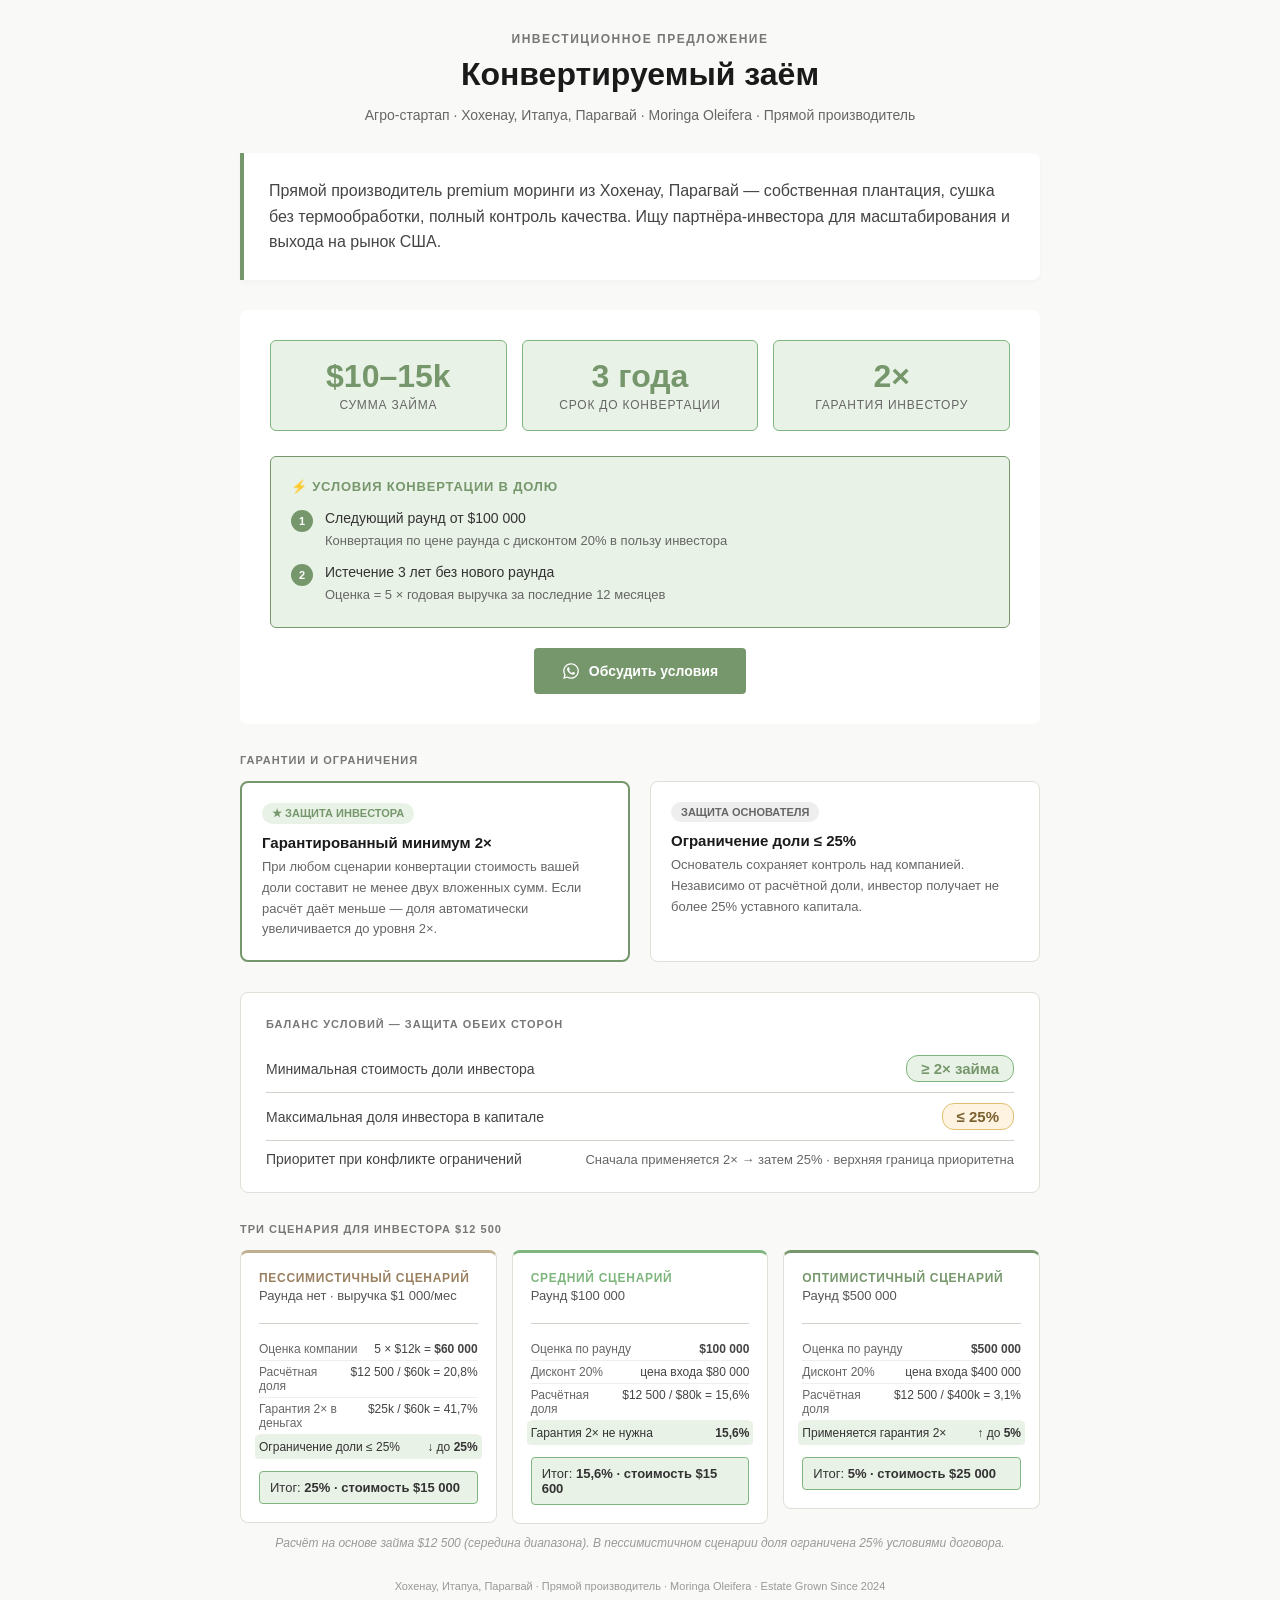
==== investments.html @ 8c9a8123 "Create investments.html" ====
<!DOCTYPE html>
<html lang="ru">
<head>
    <meta charset="UTF-8">
    <meta name="viewport" content="width=device-width, initial-scale=1.0">
    <title>Инвестиционное предложение | Moringa Paraguay</title>
    <style>
        :root {
            --bg-color: #f9f9f7;
            --brand-green: #76976c;
            --market-olive: #8b8e40;
            --border-color: #e0e0d8;
            --border-table: #d1d1ca;
            --light-green-bg: #e9f2e6;
            --icon-green: #7eb67d;
            --icon-gray: #d1d1d1;
        }

        * { box-sizing: border-box; }

        body {
            font-family: 'Segoe UI', Roboto, Arial, sans-serif;
            background-color: var(--bg-color);
            color: #333;
            margin: 0;
            padding: 20px;
            display: flex;
            justify-content: center;
        }

        .container { width: 800px; }

        .header { text-align: center; margin-bottom: 30px; }
        .header h3 { text-transform: uppercase; font-size: 12px; letter-spacing: 1.5px; color: #777; margin-bottom: 10px; }
        .header h1 { font-size: 32px; margin: 0; color: #1a1a1a; }
        .header p { color: #666; font-size: 14px; }

        .intro-section {
            background: #fff;
            border-left: 4px solid var(--brand-green);
            padding: 25px;
            margin-bottom: 30px;
            border-radius: 0 8px 8px 0;
            box-shadow: 0 2px 5px rgba(0,0,0,0.03);
        }
        .intro-section p {
            margin: 0 0 15px 0;
            line-height: 1.6;
            font-size: 16px;
            color: #444;
        }
        .intro-section p:last-child { margin-bottom: 0; }

        .wholesale-hero {
            background: #fff;
            border-radius: 8px;
            padding: 30px;
            text-align: center;
            margin-bottom: 30px;
        }

        .metrics-grid {
            display: grid;
            grid-template-columns: repeat(3, 1fr);
            gap: 15px;
            margin-bottom: 25px;
        }

        .metric-box {
            background: var(--light-green-bg);
            border: 1px solid var(--icon-green);
            border-radius: 6px;
            padding: 18px 10px;
        }
        .metric-box .metric-val {
            font-size: 32px;
            font-weight: bold;
            color: var(--brand-green);
            line-height: 1.1;
            margin-bottom: 4px;
        }
        .metric-box .metric-label {
            font-size: 12px;
            color: #666;
            text-transform: uppercase;
            letter-spacing: 0.8px;
        }

        .conversion-badge {
            background: var(--light-green-bg);
            border: 1px solid var(--brand-green);
            padding: 22px 20px;
            border-radius: 6px;
            margin: 0 0 20px 0;
            text-align: left;
        }
        .conversion-badge strong.badge-title {
            color: var(--brand-green);
            text-transform: uppercase;
            font-size: 13px;
            display: block;
            margin-bottom: 14px;
            letter-spacing: 0.8px;
        }

        .trigger-row {
            display: flex;
            align-items: flex-start;
            gap: 12px;
            margin-bottom: 12px;
        }
        .trigger-row:last-child { margin-bottom: 0; }
        .trigger-num {
            background: var(--brand-green);
            color: white;
            border-radius: 50%;
            width: 22px;
            height: 22px;
            display: flex;
            align-items: center;
            justify-content: center;
            font-size: 11px;
            font-weight: bold;
            flex-shrink: 0;
            margin-top: 2px;
        }
        .trigger-text { font-size: 14px; color: #333; line-height: 1.5; }
        .trigger-text span { color: #666; font-size: 13px; display: block; margin-top: 2px; }

        .cta-group {
            display: flex;
            justify-content: center;
            align-items: center;
            gap: 15px;
            margin-top: 20px;
        }
        .btn {
            padding: 14px 28px;
            border-radius: 4px;
            font-weight: bold;
            text-decoration: none;
            font-size: 14px;
            transition: 0.3s;
            cursor: pointer;
            border: none;
        }
        .btn-primary { background: var(--brand-green); color: white; }
        .btn-primary:hover { background: #5d7a54; }
        .btn-wa { display: inline-flex; align-items: center; }
        .btn-secondary {
            border: 1px solid var(--brand-green);
            color: var(--brand-green);
            background: transparent;
        }
        .btn-secondary:hover { background: var(--light-green-bg); }

        .whatsapp-icon {
            display: flex;
            width: 44px;
            height: 44px;
            background-color: #25D366;
            border-radius: 50%;
            align-items: center;
            justify-content: center;
            text-decoration: none;
            transition: 0.3s;
            margin-left: 20px;
            flex-shrink: 0;
        }
        .whatsapp-icon:hover { transform: scale(1.1); background-color: #128C7E; }
        .whatsapp-icon svg { width: 25px; height: 25px; fill: white; }

        .proof-section {
            text-align: center;
            margin-bottom: 20px;
            font-style: italic;
            color: var(--brand-green);
            font-weight: bold;
        }

        .comparison-cards {
            display: grid;
            grid-template-columns: 1fr 1fr;
            gap: 20px;
            margin-bottom: 30px;
        }

        .card {
            background: #fff;
            border: 1px solid var(--border-color);
            border-radius: 8px;
            padding: 20px;
        }
        .card.premium { border: 2px solid var(--brand-green); }

        .card-icon-block {
            width: 100%;
            height: 100px;
            display: flex;
            align-items: center;
            justify-content: center;
            margin-bottom: 15px;
            font-size: 50px;
        }

        .badge {
            display: inline-block;
            padding: 4px 10px;
            border-radius: 12px;
            font-size: 11px;
            margin-bottom: 10px;
            font-weight: bold;
        }
        .badge-our { background: var(--light-green-bg); color: var(--brand-green); }
        .badge-market { background: #eee; color: #666; }

        .card-info strong { display: block; font-size: 15px; color: #1a1a1a; margin-bottom: 6px; }
        .card-info small { color: #666; font-size: 13px; line-height: 1.6; display: block; }

        .priority-section {
            background: #fff;
            border: 1px solid var(--border-color);
            border-radius: 8px;
            padding: 25px;
            margin-bottom: 30px;
        }
        .priority-section h3 {
            text-transform: uppercase;
            font-size: 11px;
            letter-spacing: 1px;
            color: #777;
            margin: 0 0 15px;
        }
        .priority-row {
            display: flex;
            justify-content: space-between;
            align-items: center;
            padding: 10px 0;
            border-bottom: 1px solid var(--border-table);
            font-size: 14px;
            gap: 20px;
        }
        .priority-row:last-child { border-bottom: none; padding-bottom: 0; }
        .priority-label { color: #444; }
        .priority-note { color: #666; font-size: 13px; }
        .priority-val {
            font-weight: bold;
            font-size: 15px;
            color: var(--brand-green);
            background: var(--light-green-bg);
            padding: 4px 14px;
            border-radius: 12px;
            border: 1px solid var(--icon-green);
            white-space: nowrap;
        }
        .priority-val.cap {
            color: #7a6030;
            background: #fdf3e0;
            border-color: #e0c070;
        }

        .table-section {
            width: 100%;
            border-collapse: collapse;
            border-spacing: 0;
            margin-bottom: 30px;
            background: #fff;
            border-radius: 8px;
            overflow: hidden;
            border: 1px solid var(--border-table);
        }

        .table-section th, .table-section td {
            padding: 14px 15px;
            text-align: left;
            border-bottom: 1px solid var(--border-table);
            font-size: 13px;
        }
        .table-section th {
            background: #f2f2ed;
            color: #444;
            font-weight: bold;
            text-transform: uppercase;
            font-size: 11px;
        }
        .table-section tr:last-child td { border-bottom: none; }

        .status-icon {
            display: inline-flex;
            align-items: center;
            justify-content: center;
            width: 18px;
            height: 18px;
            border-radius: 50%;
            margin-right: 10px;
            vertical-align: middle;
        }
        .status-check { background-color: var(--icon-green); color: white; font-size: 10px; }
        .status-check::before { content: "✓"; }
        .status-cross { background-color: var(--icon-gray); color: white; font-size: 10px; }
        .status-cross::before { content: "✕"; }
        .status-warn { background-color: #e0a84e; color: white; font-size: 10px; }
        .status-warn::before { content: "!"; }

        .result-bar {
            background-color: var(--light-green-bg);
            border-radius: 8px;
            padding: 18px;
            display: flex;
            align-items: center;
            font-size: 15px;
            border: 1px solid var(--icon-green);
            margin-bottom: 20px;
        }
        .result-icon {
            background: var(--brand-green);
            color: white;
            border-radius: 50%;
            width: 24px;
            height: 24px;
            display: inline-flex;
            align-items: center;
            justify-content: center;
            margin-right: 15px;
            flex-shrink: 0;
        }

        .footer {
            text-align: center;
            font-size: 11px;
            color: #999;
            margin-top: 20px;
            padding-bottom: 40px;
        }
        .scenarios-section {
            margin-bottom: 30px;
        }
        .scenarios-title {
            text-transform: uppercase;
            font-size: 11px;
            letter-spacing: 1px;
            color: #777;
            margin: 0 0 15px;
        }
        .scenarios-grid {
            display: grid;
            grid-template-columns: repeat(3, 1fr);
            gap: 15px;
            margin-bottom: 12px;
            align-items: start;
        }
        .scenario {
            background: #fff;
            border: 1px solid var(--border-color);
            border-radius: 8px;
            padding: 18px;
            display: flex;
            flex-direction: column;
        }
        .scenario-bad { border-top: 3px solid #c0b090; }
        .scenario-mid { border-top: 3px solid var(--icon-green); }
        .scenario-good { border-top: 3px solid var(--brand-green); }
        .scenario-label {
            font-size: 12px;
            font-weight: bold;
            text-transform: uppercase;
            letter-spacing: 0.7px;
            color: #888;
            margin-bottom: 3px;
        }
        .scenario-bad .scenario-label { color: #9a8060; }
        .scenario-mid .scenario-label { color: var(--icon-green); }
        .scenario-good .scenario-label { color: var(--brand-green); }
        .scenario-desc {
            font-size: 13px;
            color: #555;
            margin-bottom: 14px;
            padding-bottom: 12px;
            border-bottom: 1px solid var(--border-table);
            min-height: 36px;
        }
        .scenario-calc {
            margin-bottom: 12px;
            flex: 1;
        }
        .calc-row {
            display: flex;
            justify-content: space-between;
            align-items: baseline;
            gap: 8px;
            font-size: 12px;
            color: #666;
            padding: 4px 0;
            border-bottom: 1px solid #f0f0ea;
        }
        .calc-row:last-child { border-bottom: none; }
        .calc-row span:first-child { flex: 1; }
        .calc-row span:last-child { text-align: right; color: #444; white-space: nowrap; }
        .calc-row.highlight {
            background: var(--light-green-bg);
            margin: 0 -4px;
            padding: 5px 4px;
            border-radius: 4px;
            border-bottom: none;
        }
        .calc-row.highlight span { color: #333; }
        .scenario-result {
            font-size: 13px;
            color: #333;
            background: var(--light-green-bg);
            border-radius: 4px;
            padding: 8px 10px;
            border: 1px solid var(--icon-green);
            margin-top: auto;
        }
        .scenarios-note {
            font-size: 12px;
            color: #999;
            text-align: center;
            font-style: italic;
        }
    </style>
</head>
<body>

<div class="container">

    <div class="header">
        <h3>Инвестиционное предложение</h3>
        <h1>Конвертируемый заём</h1>
        <p>Агро-стартап · Хохенау, Итапуа, Парагвай · Moringa Oleifera · Прямой производитель</p>
    </div>

    <div class="intro-section">
        <p>
            Прямой производитель premium моринги из Хохенау, Парагвай — собственная плантация, сушка без термообработки, полный контроль качества. Ищу партнёра-инвестора для масштабирования и выхода на рынок США.
        </p>
    </div>

    <div class="wholesale-hero">

        <div class="metrics-grid">
            <div class="metric-box">
                <div class="metric-val">$10–15k</div>
                <div class="metric-label">Сумма займа</div>
            </div>
            <div class="metric-box">
                <div class="metric-val">3 года</div>
                <div class="metric-label">Срок до конвертации</div>
            </div>
            <div class="metric-box">
                <div class="metric-val">2×</div>
                <div class="metric-label">Гарантия инвестору</div>
            </div>
        </div>

        <div class="conversion-badge">
            <strong class="badge-title">⚡ Условия конвертации в долю</strong>
            <div class="trigger-row">
                <div class="trigger-num">1</div>
                <div class="trigger-text">
                    Следующий раунд от $100 000
                    <span>Конвертация по цене раунда с дисконтом 20% в пользу инвестора</span>
                </div>
            </div>
            <div class="trigger-row">
                <div class="trigger-num">2</div>
                <div class="trigger-text">
                    Истечение 3 лет без нового раунда
                    <span>Оценка = 5 × годовая выручка за последние 12 месяцев</span>
                </div>
            </div>
        </div>

        <div class="cta-group">
            <a href="https://wa.me/13479304623" class="btn btn-primary btn-wa" target="_blank">
                <svg xmlns="http://www.w3.org/2000/svg" viewBox="0 0 448 512" style="width:18px;height:18px;fill:white;margin-right:9px;flex-shrink:0;">
                    <path d="M380.9 97.1C339 55.1 283.2 32 223.9 32c-122.4 0-222 99.6-222 222 0 39.1 10.2 77.3 29.6 111L0 480l117.7-30.9c32.4 17.7 68.9 27 106.1 27h.1c122.3 0 224.1-99.6 224.1-222 0-59.3-25.2-115-67.1-157zm-157 341.6c-33.1 0-65.6-8.9-94-25.7l-6.7-4-69.8 18.3L72 359.2l-4.4-7c-18.5-29.4-28.2-63.3-28.2-98.2 0-101.7 82.8-184.5 184.6-184.5 49.3 0 95.6 19.2 130.4 54.1 34.8 34.9 56.2 81.2 56.1 130.5 0 101.8-84.9 184.6-186.6 184.6zm101.2-138.2c-5.5-2.8-32.8-16.2-37.9-18-5.1-1.9-8.8-2.8-12.5 2.8-3.7 5.6-14.3 18-17.6 21.8-3.2 3.7-6.5 4.2-12 1.4-5.5-2.8-23.2-8.5-44.2-27.1-16.4-14.6-27.4-32.7-30.6-38.2-3.2-5.6-.3-8.6 2.4-11.3 2.5-2.4 5.5-6.5 8.3-9.7 2.8-3.3 3.7-5.6 5.5-9.3 1.8-3.7.9-6.9-.5-9.7-1.4-2.8-12.5-30.1-17.1-41.2-4.5-10.8-9.1-9.3-12.5-9.5-3.2-.2-6.9-.2-10.6-.2-3.7 0-9.7 1.4-14.8 6.9-5.1 5.6-19.4 19-19.4 46.3 0 27.3 19.9 53.7 22.6 57.4 2.8 3.7 39.1 59.7 94.8 83.8 13.2 5.7 23.5 9.2 31.6 11.8 13.3 4.2 25.4 3.6 35 2.2 10.7-1.6 32.8-13.4 37.4-26.4 4.6-13 4.6-24.1 3.2-26.4-1.3-2.5-5-3.9-10.5-6.6z"/>
                </svg>
                Обсудить условия
            </a>
        </div>
    </div>

    <h3 class="scenarios-title" style="margin-bottom:15px;">Гарантии и ограничения</h3>

    <div class="comparison-cards">
        <div class="card premium">
            <span class="badge badge-our">★ ЗАЩИТА ИНВЕСТОРА</span>
            <div class="card-info">
                <strong>Гарантированный минимум 2×</strong>
                <small>При любом сценарии конвертации стоимость вашей доли составит не менее двух вложенных сумм. Если расчёт даёт меньше — доля автоматически увеличивается до уровня 2×.</small>
            </div>
        </div>

        <div class="card">
            <span class="badge badge-market">ЗАЩИТА ОСНОВАТЕЛЯ</span>
            <div class="card-info">
                <strong>Ограничение доли ≤ 25%</strong>
                <small>Основатель сохраняет контроль над компанией. Независимо от расчётной доли, инвестор получает не более 25% уставного капитала.</small>
            </div>
        </div>
    </div>

    <div class="priority-section">
        <h3>Баланс условий — защита обеих сторон</h3>
        <div class="priority-row">
            <span class="priority-label">Минимальная стоимость доли инвестора</span>
            <span class="priority-val">≥ 2× займа</span>
        </div>
        <div class="priority-row">
            <span class="priority-label">Максимальная доля инвестора в капитале</span>
            <span class="priority-val cap">≤ 25%</span>
        </div>
        <div class="priority-row">
            <span class="priority-label">Приоритет при конфликте ограничений</span>
            <span class="priority-note">Сначала применяется 2× → затем 25% · верхняя граница приоритетна</span>
        </div>
    </div>

    <div class="scenarios-section">
        <h3 class="scenarios-title">Три сценария для инвестора $12 500</h3>
        <div class="scenarios-grid">
            <div class="scenario scenario-bad">
                <div class="scenario-label">Пессимистичный сценарий</div>
                <div class="scenario-desc">Раунда нет · выручка $1 000/мес</div>
                <div class="scenario-calc">
                    <div class="calc-row"><span>Оценка компании</span><span>5 × $12k = <strong>$60 000</strong></span></div>
                    <div class="calc-row"><span>Расчётная доля</span><span>$12 500 / $60k = 20,8%</span></div>
                    <div class="calc-row"><span>Гарантия 2× в деньгах</span><span>$25k / $60k = 41,7%</span></div>
                    <div class="calc-row highlight"><span>Ограничение доли ≤ 25%</span><span>↓ до <strong>25%</strong></span></div>
                </div>
                <div class="scenario-result">Итог: <strong>25% · стоимость $15 000</strong></div>
            </div>

            <div class="scenario scenario-mid">
                <div class="scenario-label">Средний сценарий</div>
                <div class="scenario-desc">Раунд $100 000</div>
                <div class="scenario-calc">
                    <div class="calc-row"><span>Оценка по раунду</span><span><strong>$100 000</strong></span></div>
                    <div class="calc-row"><span>Дисконт 20%</span><span>цена входа $80 000</span></div>
                    <div class="calc-row"><span>Расчётная доля</span><span>$12 500 / $80k = 15,6%</span></div>
                    <div class="calc-row highlight"><span>Гарантия 2× не нужна</span><span><strong>15,6%</strong></span></div>
                </div>
                <div class="scenario-result">Итог: <strong>15,6% · стоимость $15 600</strong></div>
            </div>

            <div class="scenario scenario-good">
                <div class="scenario-label">Оптимистичный сценарий</div>
                <div class="scenario-desc">Раунд $500 000</div>
                <div class="scenario-calc">
                    <div class="calc-row"><span>Оценка по раунду</span><span><strong>$500 000</strong></span></div>
                    <div class="calc-row"><span>Дисконт 20%</span><span>цена входа $400 000</span></div>
                    <div class="calc-row"><span>Расчётная доля</span><span>$12 500 / $400k = 3,1%</span></div>
                    <div class="calc-row highlight"><span>Применяется гарантия 2×</span><span>↑ до <strong>5%</strong></span></div>
                </div>
                <div class="scenario-result">Итог: <strong>5% · стоимость $25 000</strong></div>
            </div>
        </div>
        <div class="scenarios-note">Расчёт на основе займа $12 500 (середина диапазона). В пессимистичном сценарии доля ограничена 25% условиями договора.</div>
    </div>

    <div class="footer">
        Хохенау, Итапуа, Парагвай · Прямой производитель · Moringa Oleifera · Estate Grown Since 2024
    </div>

</div>
</body>
</html>
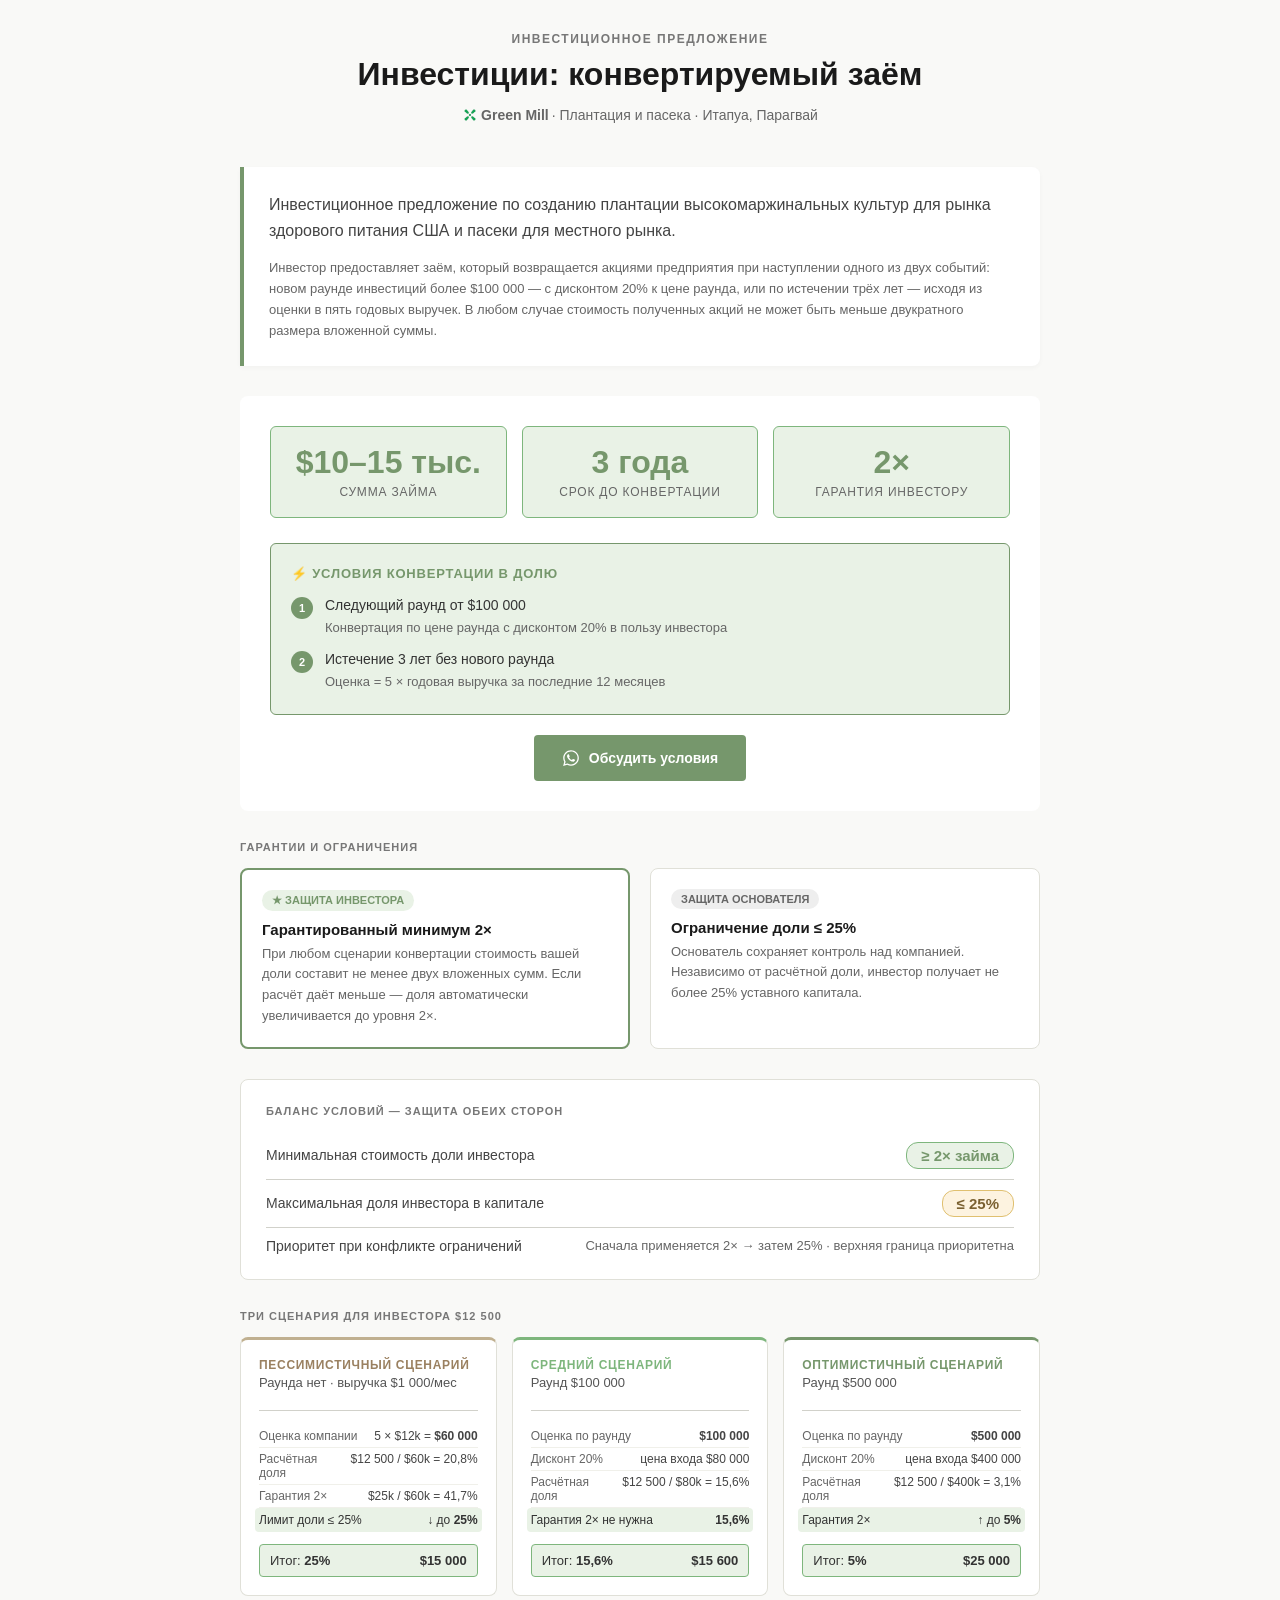
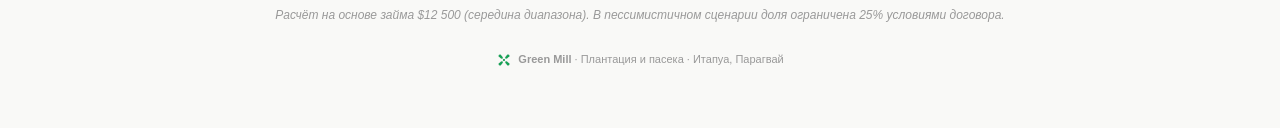
==== commit a2ae3f9f: "Update investments.html" ====
--- a/investments.html
+++ b/investments.html
@@ -4,6 +4,7 @@
     <meta charset="UTF-8">
     <meta name="viewport" content="width=device-width, initial-scale=1.0">
     <title>Инвестиционное предложение | Moringa Paraguay</title>
+    <link rel="icon" href="favicon.ico">
     <style>
         :root {
             --bg-color: #f9f9f7;
@@ -344,10 +345,10 @@
         }
         .scenarios-grid {
             display: grid;
-            grid-template-columns: repeat(3, 1fr);
+            grid-template-columns: repeat(3, minmax(0, 1fr));
             gap: 15px;
             margin-bottom: 12px;
-            align-items: start;
+            align-items: stretch;
         }
         .scenario {
             background: #fff;
@@ -412,6 +413,9 @@
             padding: 8px 10px;
             border: 1px solid var(--icon-green);
             margin-top: auto;
+            display: flex;
+            justify-content: space-between;
+            align-items: center;
         }
         .scenarios-note {
             font-size: 12px;
@@ -427,13 +431,16 @@
 
     <div class="header">
         <h3>Инвестиционное предложение</h3>
-        <h1>Конвертируемый заём</h1>
-        <p>Агро-стартап · Хохенау, Итапуа, Парагвай · Moringa Oleifera · Прямой производитель</p>
+        <h1>Инвестиции: конвертируемый заём</h1>
+        <p style="display:inline-flex;align-items:center;gap:3px;"><img src="[data-uri]" style="width:16px;height:16px;"> <strong>Green Mill</strong> · Плантация и пасека · Итапуа, Парагвай</p>
     </div>
 
     <div class="intro-section">
         <p>
-            Прямой производитель premium моринги из Хохенау, Парагвай — собственная плантация, сушка без термообработки, полный контроль качества. Ищу партнёра-инвестора для масштабирования и выхода на рынок США.
+            Инвестиционное предложение по созданию плантации высокомаржинальных культур для рынка здорового питания США и пасеки для местного рынка.
+        </p>
+        <p style="margin:0; color:#666; font-size:13px; line-height:1.6;">
+            Инвестор предоставляет заём, который возвращается акциями предприятия при наступлении одного из двух событий: новом раунде инвестиций более $100 000 — с дисконтом 20% к цене раунда, или по истечении трёх лет — исходя из оценки в пять годовых выручек. В любом случае стоимость полученных акций не может быть меньше двукратного размера вложенной суммы.
         </p>
     </div>
 
@@ -441,7 +448,7 @@
 
         <div class="metrics-grid">
             <div class="metric-box">
-                <div class="metric-val">$10–15k</div>
+                <div class="metric-val">$10–15 тыс.</div>
                 <div class="metric-label">Сумма займа</div>
             </div>
             <div class="metric-box">
@@ -527,10 +534,10 @@
                 <div class="scenario-calc">
                     <div class="calc-row"><span>Оценка компании</span><span>5 × $12k = <strong>$60 000</strong></span></div>
                     <div class="calc-row"><span>Расчётная доля</span><span>$12 500 / $60k = 20,8%</span></div>
-                    <div class="calc-row"><span>Гарантия 2× в деньгах</span><span>$25k / $60k = 41,7%</span></div>
-                    <div class="calc-row highlight"><span>Ограничение доли ≤ 25%</span><span>↓ до <strong>25%</strong></span></div>
+                    <div class="calc-row"><span>Гарантия 2×</span><span>$25k / $60k = 41,7%</span></div>
+                    <div class="calc-row highlight"><span>Лимит доли ≤ 25%</span><span>↓ до <strong>25%</strong></span></div>
                 </div>
-                <div class="scenario-result">Итог: <strong>25% · стоимость $15 000</strong></div>
+                <div class="scenario-result"><span>Итог: <strong>25%</strong></span><strong>$15 000</strong></div>
             </div>
 
             <div class="scenario scenario-mid">
@@ -542,7 +549,7 @@
                     <div class="calc-row"><span>Расчётная доля</span><span>$12 500 / $80k = 15,6%</span></div>
                     <div class="calc-row highlight"><span>Гарантия 2× не нужна</span><span><strong>15,6%</strong></span></div>
                 </div>
-                <div class="scenario-result">Итог: <strong>15,6% · стоимость $15 600</strong></div>
+                <div class="scenario-result"><span>Итог: <strong>15,6%</strong></span><strong>$15 600</strong></div>
             </div>
 
             <div class="scenario scenario-good">
@@ -552,16 +559,16 @@
                     <div class="calc-row"><span>Оценка по раунду</span><span><strong>$500 000</strong></span></div>
                     <div class="calc-row"><span>Дисконт 20%</span><span>цена входа $400 000</span></div>
                     <div class="calc-row"><span>Расчётная доля</span><span>$12 500 / $400k = 3,1%</span></div>
-                    <div class="calc-row highlight"><span>Применяется гарантия 2×</span><span>↑ до <strong>5%</strong></span></div>
+                    <div class="calc-row highlight"><span>Гарантия 2×</span><span>↑ до <strong>5%</strong></span></div>
                 </div>
-                <div class="scenario-result">Итог: <strong>5% · стоимость $25 000</strong></div>
+                <div class="scenario-result"><span>Итог: <strong>5%</strong></span><strong>$25 000</strong></div>
             </div>
         </div>
         <div class="scenarios-note">Расчёт на основе займа $12 500 (середина диапазона). В пессимистичном сценарии доля ограничена 25% условиями договора.</div>
     </div>
 
     <div class="footer">
-        Хохенау, Итапуа, Парагвай · Прямой производитель · Moringa Oleifera · Estate Grown Since 2024
+        <img src="[data-uri]" style="width:16px;height:16px;margin-right:3px;vertical-align:middle;"> <strong>Green Mill</strong> · Плантация и пасека · Итапуа, Парагвай
     </div>
 
 </div>
